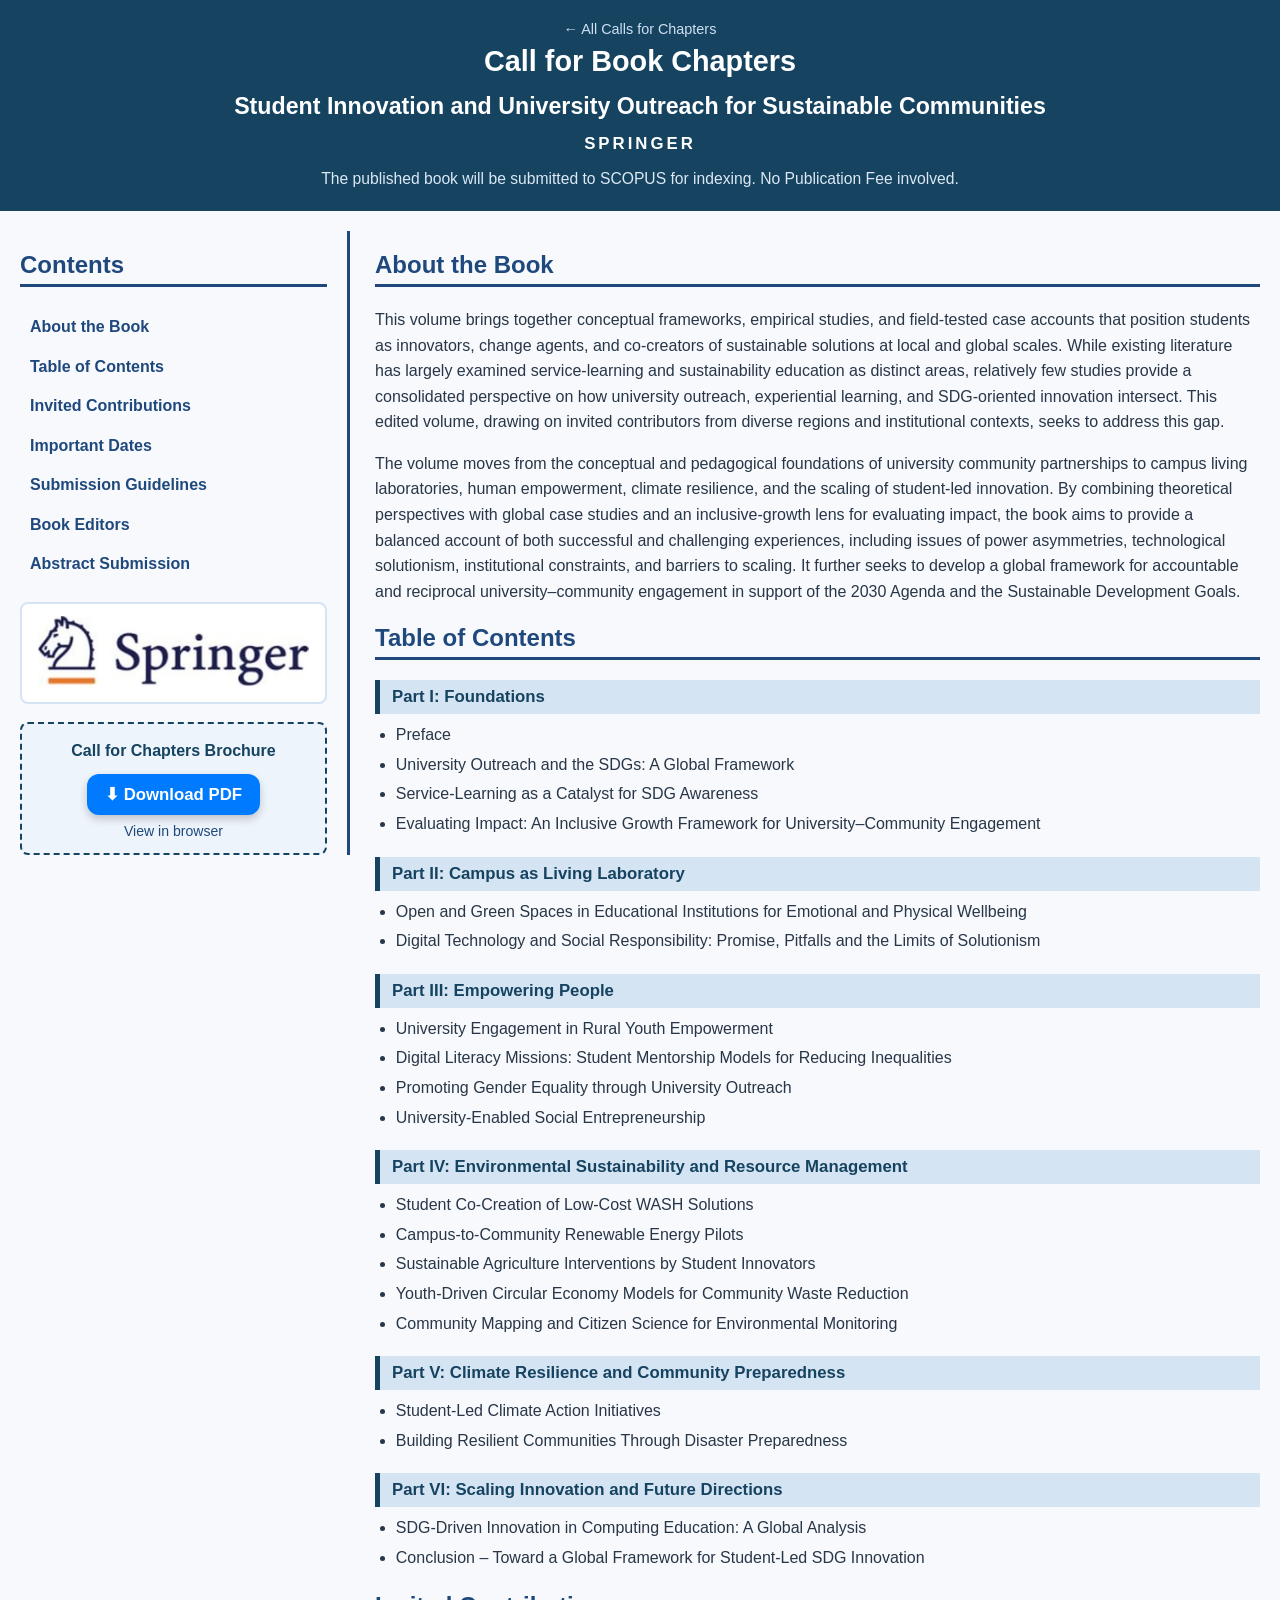
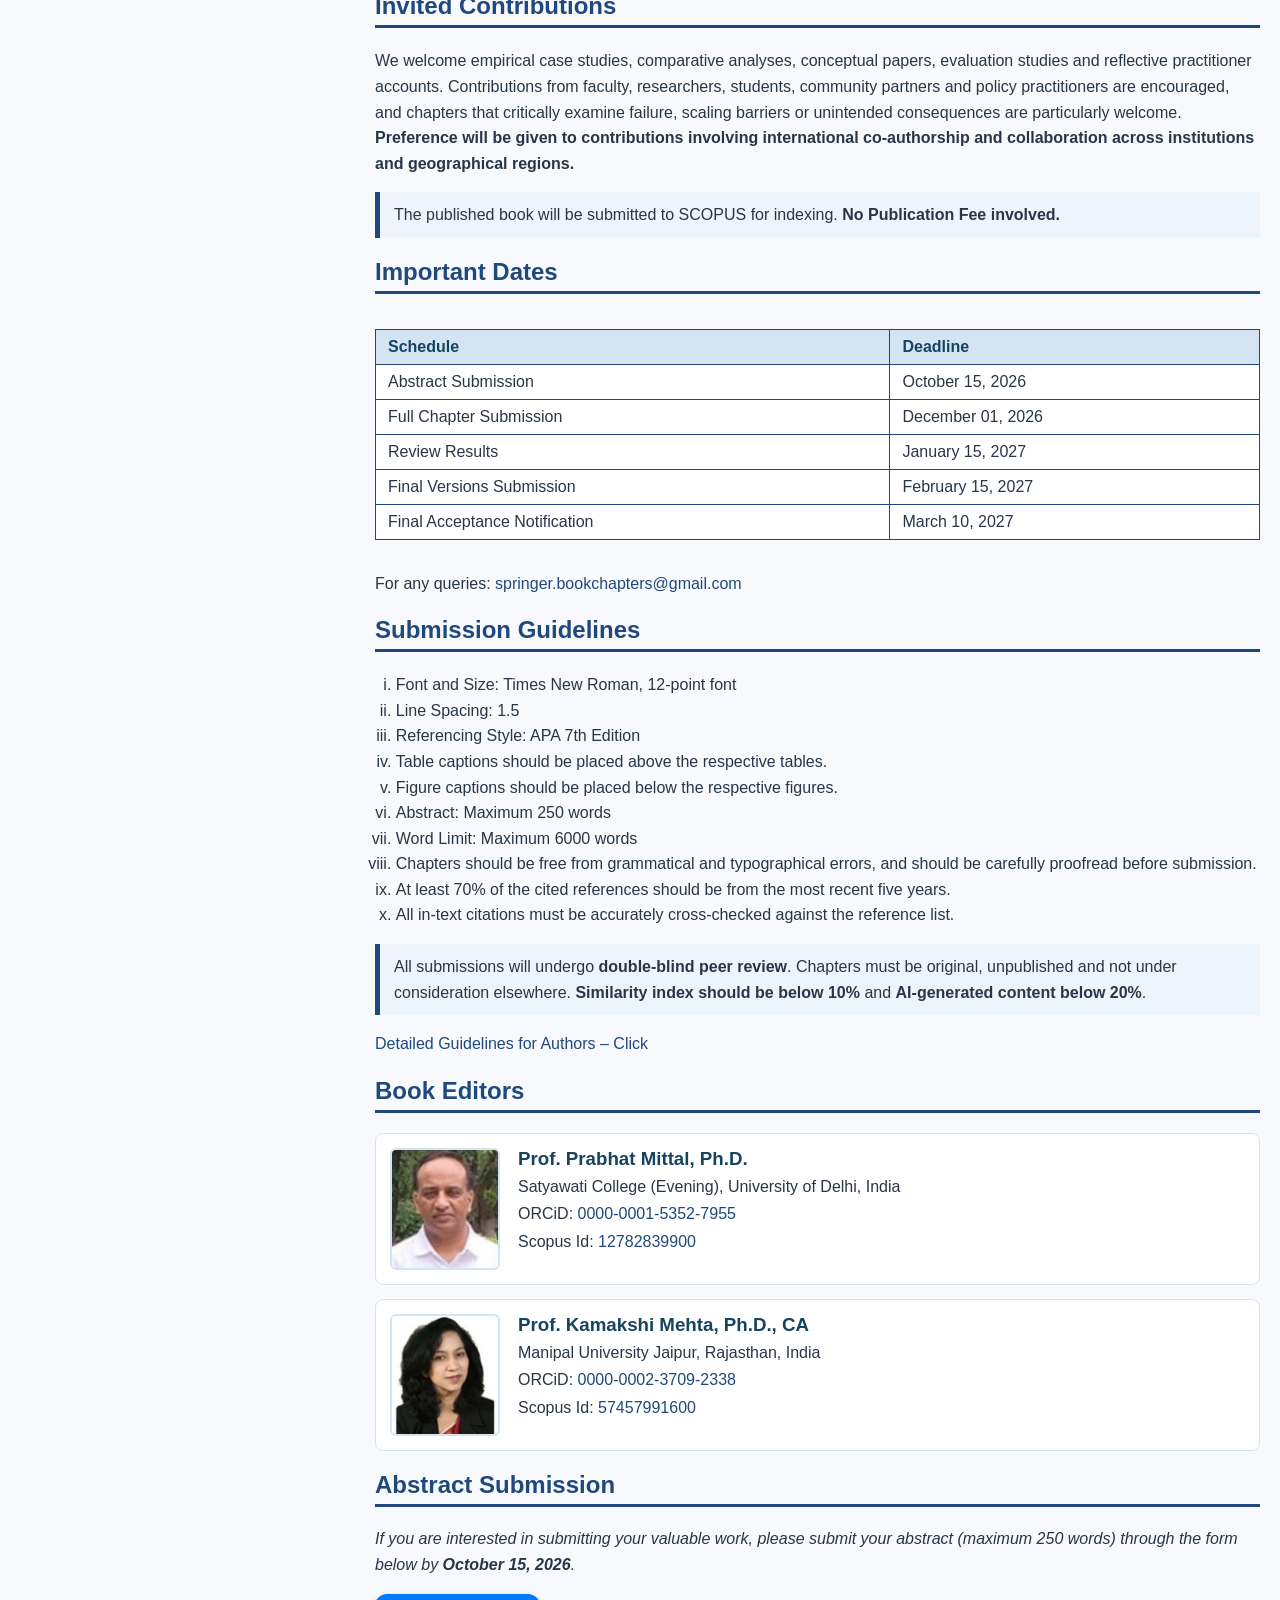
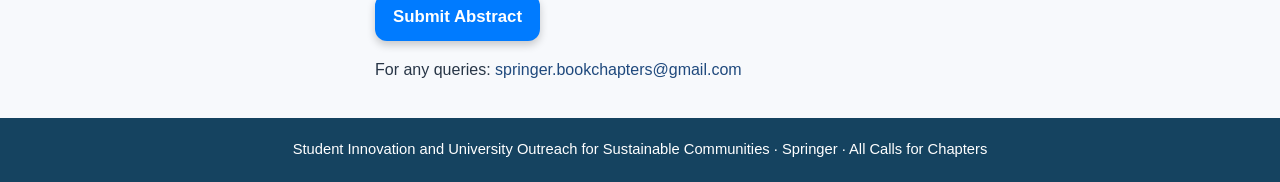
==== student-innovation/index.html @ 77110617 "Add files via upload" ====
<!DOCTYPE html>
<html lang="en">
<head>
<meta charset="UTF-8" />
<meta name="viewport" content="width=device-width, initial-scale=1" />
<title>Call for Book Chapters - Student Innovation and University Outreach for Sustainable Communities</title>
<meta name="description" content="Call for Book Chapters (Springer): Student Innovation and University Outreach for Sustainable Communities. Abstract submission deadline: October 15, 2026." />
<link rel="stylesheet" href="../assets/css/style.css" />
</head>
<body>

<header>
  <a class="back" href="../">&larr; All Calls for Chapters</a>
  <h1>Call for Book Chapters</h1>
  <p class="book-title">Student Innovation and University Outreach for Sustainable Communities</p>
  <p class="publisher">SPRINGER</p>
  <p class="note">The published book will be submitted to SCOPUS for indexing. No Publication Fee involved.</p>
</header>

<div id="container">
  <nav id="leftPane" aria-label="Table of contents">
    <h2>Contents</h2>
    <ul>
      <li><a href="#about">About the Book</a></li>
      <li><a href="#chapters">Table of Contents</a></li>
      <li><a href="#contributions">Invited Contributions</a></li>
      <li><a href="#schedule">Important Dates</a></li>
      <li><a href="#guidelines">Submission Guidelines</a></li>
      <li><a href="#editors">Book Editors</a></li>
      <li><a href="#submission">Abstract Submission</a></li>
    </ul>

    <div class="logo-box">
      <img src="../assets/images/springer-logo.jpg" alt="Springer logo" />
    </div>

    <div class="brochure-box">
      <p>Call for Chapters Brochure</p>
      <a class="beautiful-button" href="Springer-Call-for-Book-Chapters-Brochure.pdf" download>&#11015; Download PDF</a>
      <a class="small" href="Springer-Call-for-Book-Chapters-Brochure.pdf" target="_blank" rel="noopener">View in browser</a>
    </div>
  </nav>

  <main id="rightPane">

    <section id="about">
      <h2>About the Book</h2>
      <p>This volume brings together conceptual frameworks, empirical studies, and field-tested case accounts that position students as innovators, change agents, and co-creators of sustainable solutions at local and global scales. While existing literature has largely examined service-learning and sustainability education as distinct areas, relatively few studies provide a consolidated perspective on how university outreach, experiential learning, and SDG-oriented innovation intersect. This edited volume, drawing on invited contributors from diverse regions and institutional contexts, seeks to address this gap.</p>
      <p>The volume moves from the conceptual and pedagogical foundations of university community partnerships to campus living laboratories, human empowerment, climate resilience, and the scaling of student-led innovation. By combining theoretical perspectives with global case studies and an inclusive-growth lens for evaluating impact, the book aims to provide a balanced account of both successful and challenging experiences, including issues of power asymmetries, technological solutionism, institutional constraints, and barriers to scaling. It further seeks to develop a global framework for accountable and reciprocal university&ndash;community engagement in support of the 2030 Agenda and the Sustainable Development Goals.</p>
    </section>

    <section id="chapters">
      <h2>Table of Contents</h2>

      <div class="part">
        <h3>Part I: Foundations</h3>
        <ul>
          <li>Preface</li>
          <li>University Outreach and the SDGs: A Global Framework</li>
          <li>Service-Learning as a Catalyst for SDG Awareness</li>
          <li>Evaluating Impact: An Inclusive Growth Framework for University&ndash;Community Engagement</li>
        </ul>
      </div>

      <div class="part">
        <h3>Part II: Campus as Living Laboratory</h3>
        <ul>
          <li>Open and Green Spaces in Educational Institutions for Emotional and Physical Wellbeing</li>
          <li>Digital Technology and Social Responsibility: Promise, Pitfalls and the Limits of Solutionism</li>
        </ul>
      </div>

      <div class="part">
        <h3>Part III: Empowering People</h3>
        <ul>
          <li>University Engagement in Rural Youth Empowerment</li>
          <li>Digital Literacy Missions: Student Mentorship Models for Reducing Inequalities</li>
          <li>Promoting Gender Equality through University Outreach</li>
          <li>University-Enabled Social Entrepreneurship</li>
        </ul>
      </div>

      <div class="part">
        <h3>Part IV: Environmental Sustainability and Resource Management</h3>
        <ul>
          <li>Student Co-Creation of Low-Cost WASH Solutions</li>
          <li>Campus-to-Community Renewable Energy Pilots</li>
          <li>Sustainable Agriculture Interventions by Student Innovators</li>
          <li>Youth-Driven Circular Economy Models for Community Waste Reduction</li>
          <li>Community Mapping and Citizen Science for Environmental Monitoring</li>
        </ul>
      </div>

      <div class="part">
        <h3>Part V: Climate Resilience and Community Preparedness</h3>
        <ul>
          <li>Student-Led Climate Action Initiatives</li>
          <li>Building Resilient Communities Through Disaster Preparedness</li>
        </ul>
      </div>

      <div class="part">
        <h3>Part VI: Scaling Innovation and Future Directions</h3>
        <ul>
          <li>SDG-Driven Innovation in Computing Education: A Global Analysis</li>
          <li>Conclusion &ndash; Toward a Global Framework for Student-Led SDG Innovation</li>
        </ul>
      </div>
    </section>

    <section id="contributions">
      <h2>Invited Contributions</h2>
      <p>We welcome empirical case studies, comparative analyses, conceptual papers, evaluation studies and reflective practitioner accounts. Contributions from faculty, researchers, students, community partners and policy practitioners are encouraged, and chapters that critically examine failure, scaling barriers or unintended consequences are particularly welcome. <strong>Preference will be given to contributions involving international co-authorship and collaboration across institutions and geographical regions.</strong></p>
      <p class="highlight">The published book will be submitted to SCOPUS for indexing. <strong>No Publication Fee involved.</strong></p>
    </section>

    <section id="schedule">
      <h2>Important Dates</h2>
      <!-- When a deadline passes, wrap both cells' text in <span class="closed">...</span> -->
      <div class="table-scroll">
        <table>
          <thead>
            <tr><th scope="col">Schedule</th><th scope="col">Deadline</th></tr>
          </thead>
          <tbody>
            <tr><td>Abstract Submission</td><td>October 15, 2026</td></tr>
            <tr><td>Full Chapter Submission</td><td>December 01, 2026</td></tr>
            <tr><td>Review Results</td><td>January 15, 2027</td></tr>
            <tr><td>Final Versions Submission</td><td>February 15, 2027</td></tr>
            <tr><td>Final Acceptance Notification</td><td>March 10, 2027</td></tr>
          </tbody>
        </table>
      </div>
      <p>For any queries: <a href="mailto:springer.bookchapters@gmail.com">springer.bookchapters@gmail.com</a></p>
    </section>

    <section id="guidelines">
      <h2>Submission Guidelines</h2>
      <ol type="i">
        <li>Font and Size: Times New Roman, 12-point font</li>
        <li>Line Spacing: 1.5</li>
        <li>Referencing Style: APA 7th Edition</li>
        <li>Table captions should be placed above the respective tables.</li>
        <li>Figure captions should be placed below the respective figures.</li>
        <li>Abstract: Maximum 250 words</li>
        <li>Word Limit: Maximum 6000 words</li>
        <li>Chapters should be free from grammatical and typographical errors, and should be carefully proofread before submission.</li>
        <li>At least 70% of the cited references should be from the most recent five years.</li>
        <li>All in-text citations must be accurately cross-checked against the reference list.</li>
      </ol>
      <p class="highlight">All submissions will undergo <strong>double-blind peer review</strong>. Chapters must be original, unpublished and not under consideration elsewhere. <strong>Similarity index should be below 10%</strong> and <strong>AI-generated content below 20%</strong>.</p>
      <p><a href="https://www.springernature.com/gp/authors/publish-a-book/manuscript-guidelines" target="_blank" rel="noopener">Detailed Guidelines for Authors &ndash; Click</a></p>
    </section>

    <section id="editors">
      <h2>Book Editors</h2>

      <div class="editor">
        <img src="images/prabhat-mittal.jpg" alt="Prof. Prabhat Mittal" />
        <div>
          <h3>Prof. Prabhat Mittal, Ph.D.</h3>
          <p>Satyawati College (Evening), University of Delhi, India</p>
          <p>ORCiD: <a href="https://orcid.org/0000-0001-5352-7955" target="_blank" rel="noopener">0000-0001-5352-7955</a></p>
          <p>Scopus Id: <a href="https://www.scopus.com/authid/detail.uri?authorId=12782839900" target="_blank" rel="noopener">12782839900</a></p>
        </div>
      </div>

      <div class="editor">
        <img src="images/kamakshi-mehta.jpg" alt="Prof. Kamakshi Mehta" />
        <div>
          <h3>Prof. Kamakshi Mehta, Ph.D., CA</h3>
          <p>Manipal University Jaipur, Rajasthan, India</p>
          <p>ORCiD: <a href="https://orcid.org/0000-0002-3709-2338" target="_blank" rel="noopener">0000-0002-3709-2338</a></p>
          <p>Scopus Id: <a href="https://www.scopus.com/authid/detail.uri?authorId=57457991600" target="_blank" rel="noopener">57457991600</a></p>
        </div>
      </div>
    </section>

    <section id="submission">
      <h2>Abstract Submission</h2>
      <p><i>If you are interested in submitting your valuable work, please submit your abstract (maximum 250 words) through the form below by <strong>October 15, 2026</strong>.</i></p>
      <p>
        <a class="beautiful-button" href="https://forms.gle/Xc4nVeQg5Vni1fBw7" target="_blank" rel="noopener">Submit Abstract</a>
      </p>
      <p>For any queries: <a href="mailto:springer.bookchapters@gmail.com">springer.bookchapters@gmail.com</a></p>
    </section>

  </main>
</div>

<footer>
  <p>Student Innovation and University Outreach for Sustainable Communities &middot; Springer &middot; <a href="../">All Calls for Chapters</a></p>
</footer>

</body>
</html>
---- assets/css/style.css ----
/* ==========================================================
   Call for Book Chapters — shared stylesheet (blue theme)
   Layout: blue header · left contents pane · right content · footer
   ========================================================== */

:root {
  --navy: #154360;
  --blue: #1f497d;
  --blue-light: #d5e4f3;
  --blue-pale: #eef4fb;
  --ground: #f7f9fc;
  --ink: #283647;
  --muted: #5d6b7a;
  --button: #007bff;
  --button-hover: #00008b;
}

* { box-sizing: border-box; }
html { scroll-behavior: smooth; }

body {
  margin: 0;
  font-family: 'Segoe UI', Tahoma, Geneva, Verdana, sans-serif;
  background-color: var(--ground);
  color: var(--ink);
}

a { color: var(--blue); text-decoration: none; }
a:hover { text-decoration: underline; }
img { max-width: 100%; }

p, li { font-size: 1rem; line-height: 1.6; }
ul, ol { padding-left: 1.3rem; }

/* ---------- Header / footer ---------- */
header, footer {
  background-color: var(--navy);
  color: #fff;
  padding: 20px 15px;
  text-align: center;
}
header h1 { margin: 0; font-weight: 700; font-size: 1.8rem; }
header .book-title { margin: 10px auto 6px; font-size: 1.45rem; font-weight: 600; color: #fff; max-width: 900px; }
header .publisher { margin: 4px 0 8px; font-size: 1.05rem; letter-spacing: 3px; font-weight: 700; }
header .note { margin: 0; font-size: .98rem; color: #dce8f4; }
header .back { display: inline-block; margin-bottom: 8px; color: #cfe0f1; font-size: .9rem; }
footer p { margin: 0; font-size: .92rem; }
footer a { color: #fff; }

/* ---------- Two-pane layout ---------- */
#container {
  display: flex;
  flex-wrap: wrap;
  padding: 20px;
  max-width: 1300px;
  margin: 0 auto;
}

#leftPane {
  flex: 1 1 280px;
  min-width: 260px;
  max-width: 330px;
  border-right: 3px solid var(--blue);
  padding-right: 20px;
  align-self: flex-start;
  position: sticky;
  top: 10px;
}

#rightPane {
  flex: 3 1 600px;
  min-width: 0;
  padding-left: 25px;
}

section { scroll-margin-top: 10px; margin-bottom: 10px; }

h2 {
  color: var(--blue);
  border-bottom: 3px solid var(--blue);
  padding-bottom: 5px;
}
h3 { color: var(--navy); margin-bottom: .4rem; }

/* ---------- Left pane pieces ---------- */
#leftPane ul { list-style: none; padding: 0; margin: 0; }
#leftPane li a {
  display: block; padding: 7px 10px; border-radius: 6px; font-weight: 600;
}
#leftPane li a:hover { background: var(--blue-light); text-decoration: none; }

.logo-box {
  margin-top: 18px; background: #fff; border: 2px solid var(--blue-light);
  border-radius: 8px; padding: 12px; text-align: center;
}
.logo-box img { max-height: 70px; }

.brochure-box {
  margin-top: 18px; background: var(--blue-pale); border: 2px dashed var(--navy);
  border-radius: 8px; padding: 14px; text-align: center;
}
.brochure-box p { margin: 0 0 10px; font-weight: 600; color: var(--navy); }
.brochure-box .small { display: block; margin-top: 8px; font-size: .88rem; }

/* ---------- Buttons ---------- */
.beautiful-button {
  display: inline-block;
  background-color: var(--button);
  color: #fff;
  padding: 10px 18px;
  font-size: 1.05rem;
  font-weight: bold;
  border: none;
  border-radius: 12px;
  box-shadow: 0 4px 8px rgba(0,0,0,.2);
  cursor: pointer;
  transition: background-color .3s ease, transform .2s ease;
}
.beautiful-button:hover {
  background-color: var(--button-hover);
  color: #fff;
  text-decoration: none;
  transform: scale(1.04);
  box-shadow: 0 6px 12px rgba(0,0,0,.3);
}

/* ---------- Tables ---------- */
.table-scroll { overflow-x: auto; }
table { width: 100%; border-collapse: collapse; margin: 15px 0; background: #fff; }
th, td { border: 1.5px solid var(--blue); padding: 8px 12px; text-align: left; }
th { background-color: var(--blue-light); color: var(--navy); }
.closed { text-decoration: line-through; text-decoration-color: red; }

/* ---------- Table of contents (parts) ---------- */
.part h3 {
  background: var(--blue-light); border-left: 5px solid var(--navy);
  padding: 7px 12px; margin: 18px 0 6px; font-size: 1.05rem;
}
.part ul { margin: 0 0 6px; }
.part li { padding: 2px 0; }

/* ---------- Highlight box ---------- */
.highlight {
  background: var(--blue-pale); border-left: 5px solid var(--blue);
  padding: 10px 14px; margin: 14px 0;
}

/* ---------- Editors ---------- */
.editor {
  display: flex; gap: 18px; align-items: flex-start;
  background: #fff; border: 1.5px solid var(--blue-light); border-radius: 8px;
  padding: 14px; margin-bottom: 14px;
}
.editor img {
  width: 110px; height: 122px; object-fit: cover; border-radius: 6px;
  border: 2px solid var(--blue-light); flex: 0 0 auto;
}
.editor h3 { margin: 0 0 4px; }
.editor p { margin: 2px 0; }

/* ---------- Index page: book list ---------- */
.book-item {
  background: #fff; border: 1.5px solid var(--blue-light); border-left: 6px solid var(--blue);
  border-radius: 8px; padding: 16px 20px; margin-bottom: 16px;
}
.book-item h3 { margin: 6px 0 6px; font-size: 1.2rem; }
.book-item p { margin: 4px 0; }
.status {
  display: inline-block; font-size: .78rem; font-weight: 700; text-transform: uppercase;
  letter-spacing: 1px; padding: 2px 10px; border-radius: 999px;
}
.status.open { background: #d4edda; color: #1d6b34; }
.status.soon { background: #fff3cd; color: #7a5a0c; }
.status.closed { background: #e2e3e5; color: #555; }
.book-item .actions { margin-top: 10px; display: flex; flex-wrap: wrap; gap: 10px; align-items: center; }

/* ---------- Mobile ---------- */
@media (max-width: 800px) {
  #container { padding: 14px; }
  #leftPane {
    position: static; max-width: none; border-right: none;
    border-bottom: 3px solid var(--blue); padding: 0 0 14px;
  }
  #rightPane { padding-left: 0; }
  .editor { flex-direction: column; }
  header h1 { font-size: 1.5rem; }
  header .book-title { font-size: 1.2rem; }
}
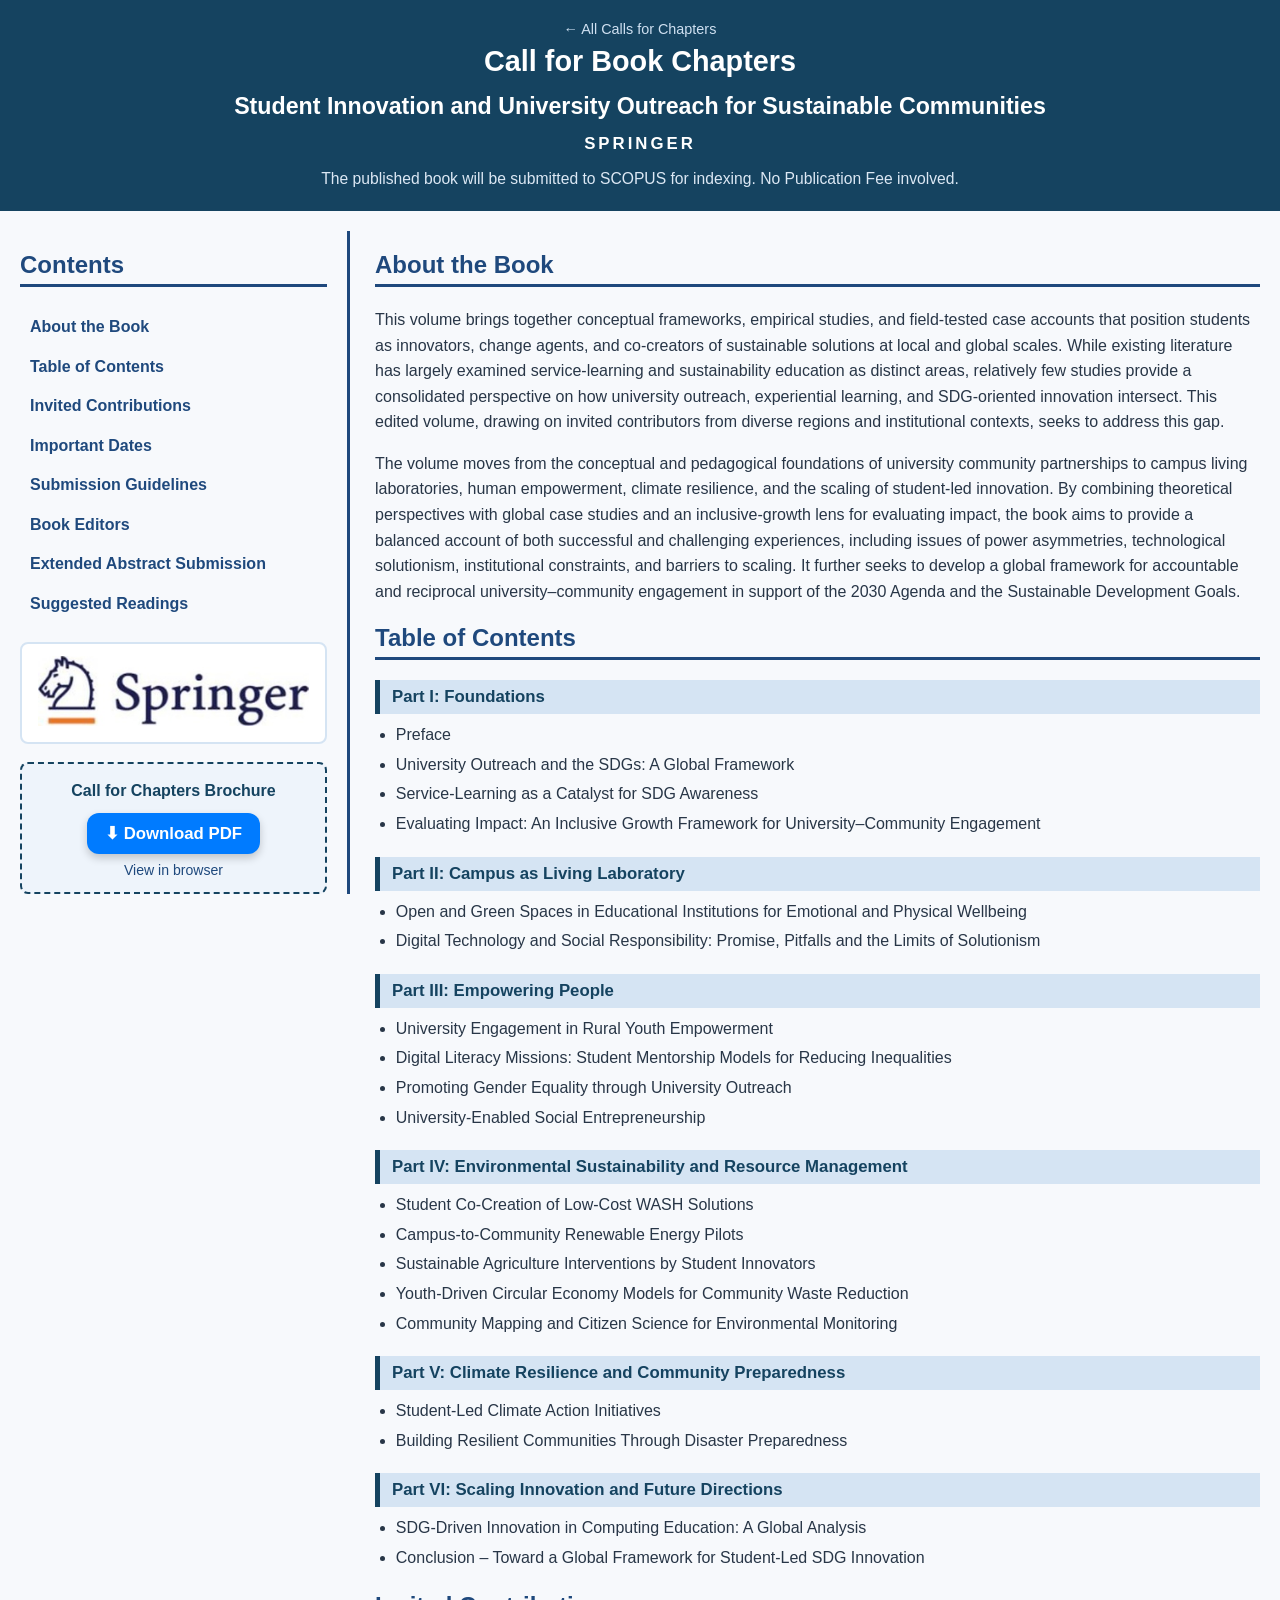
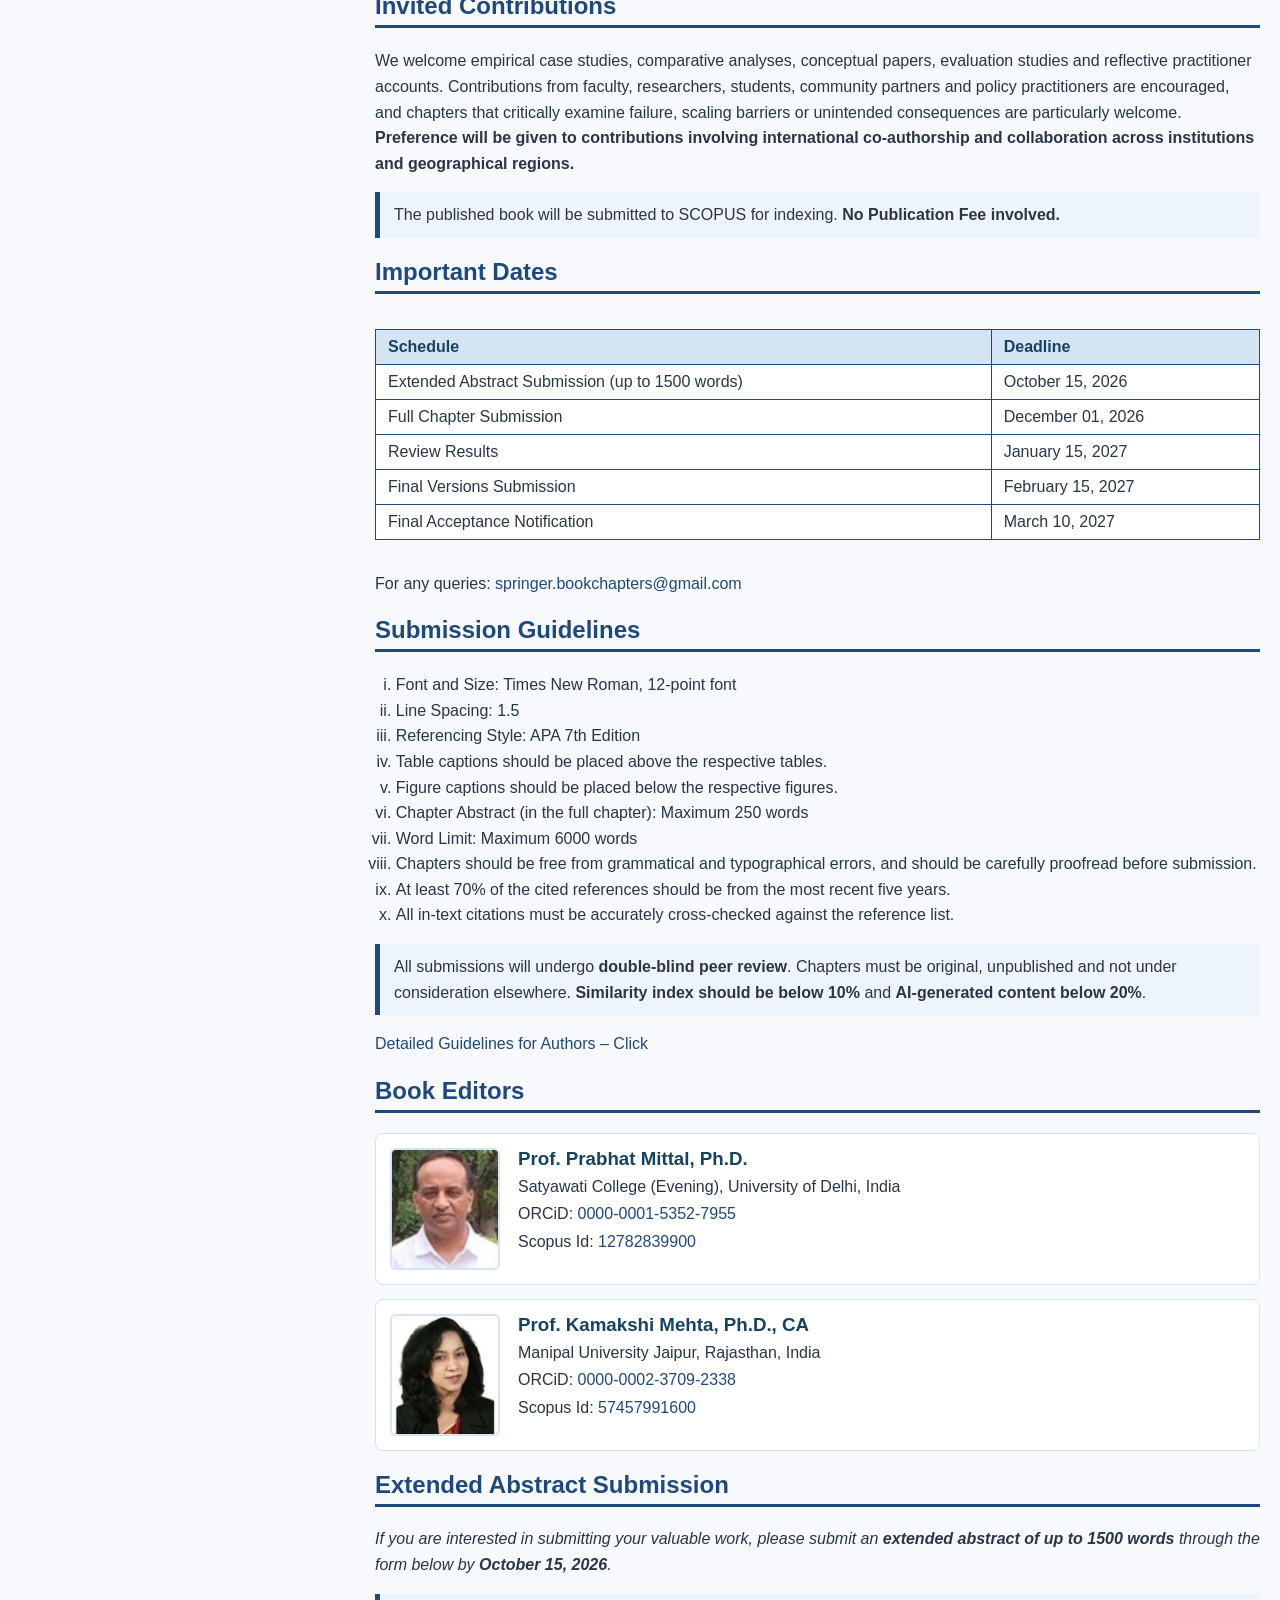
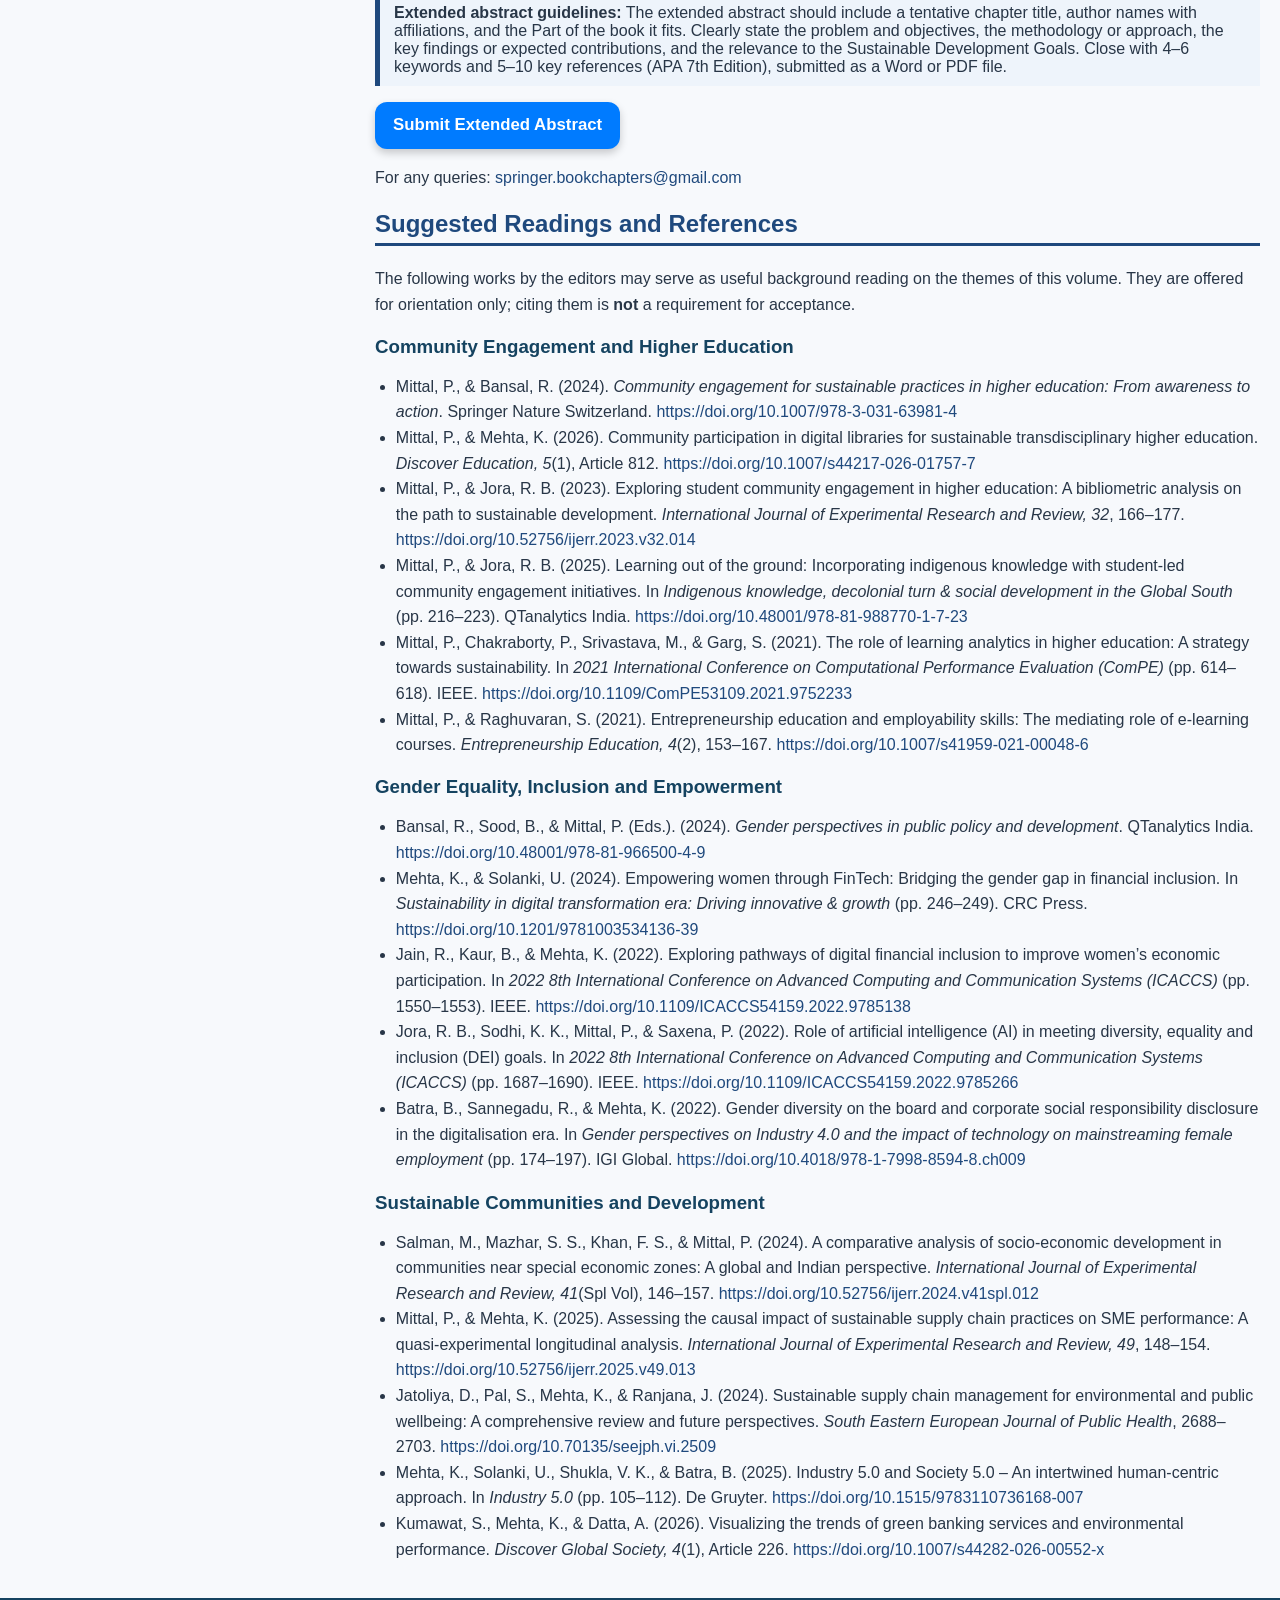
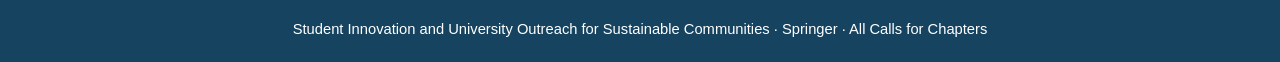
==== commit 5f42d5cd: "Add files via upload" ====
--- a/student-innovation/index.html
+++ b/student-innovation/index.html
@@ -27,7 +27,8 @@
       <li><a href="#schedule">Important Dates</a></li>
       <li><a href="#guidelines">Submission Guidelines</a></li>
       <li><a href="#editors">Book Editors</a></li>
-      <li><a href="#submission">Abstract Submission</a></li>
+      <li><a href="#submission">Extended Abstract Submission</a></li>
+      <li><a href="#readings">Suggested Readings</a></li>
     </ul>
 
     <div class="logo-box">
@@ -123,7 +124,7 @@
             <tr><th scope="col">Schedule</th><th scope="col">Deadline</th></tr>
           </thead>
           <tbody>
-            <tr><td>Abstract Submission</td><td>October 15, 2026</td></tr>
+            <tr><td>Extended Abstract Submission (up to 1500 words)</td><td>October 15, 2026</td></tr>
             <tr><td>Full Chapter Submission</td><td>December 01, 2026</td></tr>
             <tr><td>Review Results</td><td>January 15, 2027</td></tr>
             <tr><td>Final Versions Submission</td><td>February 15, 2027</td></tr>
@@ -142,7 +143,7 @@
         <li>Referencing Style: APA 7th Edition</li>
         <li>Table captions should be placed above the respective tables.</li>
         <li>Figure captions should be placed below the respective figures.</li>
-        <li>Abstract: Maximum 250 words</li>
+        <li>Chapter Abstract (in the full chapter): Maximum 250 words</li>
         <li>Word Limit: Maximum 6000 words</li>
         <li>Chapters should be free from grammatical and typographical errors, and should be carefully proofread before submission.</li>
         <li>At least 70% of the cited references should be from the most recent five years.</li>
@@ -177,12 +178,51 @@
     </section>
 
     <section id="submission">
-      <h2>Abstract Submission</h2>
-      <p><i>If you are interested in submitting your valuable work, please submit your abstract (maximum 250 words) through the form below by <strong>October 15, 2026</strong>.</i></p>
+      <h2>Extended Abstract Submission</h2>
+      <p><i>If you are interested in submitting your valuable work, please submit an <strong>extended abstract of up to 1500 words</strong> through the form below by <strong>October 15, 2026</strong>.</i></p>
+      <div class="highlight">
+        <strong>Extended abstract guidelines:</strong>
+        The extended abstract should include a tentative chapter title, author names with affiliations, and the Part of the book it fits.
+        Clearly state the problem and objectives, the methodology or approach, the key findings or expected contributions, and the relevance to the Sustainable Development Goals.
+        Close with 4&ndash;6 keywords and 5&ndash;10 key references (APA 7th Edition), submitted as a Word or PDF file.
+      </div>
       <p>
-        <a class="beautiful-button" href="https://forms.gle/Xc4nVeQg5Vni1fBw7" target="_blank" rel="noopener">Submit Abstract</a>
+        <a class="beautiful-button" href="https://forms.gle/Xc4nVeQg5Vni1fBw7" target="_blank" rel="noopener">Submit Extended Abstract</a>
       </p>
       <p>For any queries: <a href="mailto:springer.bookchapters@gmail.com">springer.bookchapters@gmail.com</a></p>
+    </section>
+
+    <section id="readings">
+      <h2>Suggested Readings and References</h2>
+      <p>The following works by the editors may serve as useful background reading on the themes of this volume. They are offered for orientation only; citing them is <strong>not</strong> a requirement for acceptance.</p>
+
+      <h3>Community Engagement and Higher Education</h3>
+      <ul class="refs">
+        <li>Mittal, P., &amp; Bansal, R. (2024). <em>Community engagement for sustainable practices in higher education: From awareness to action</em>. Springer Nature Switzerland. <a href="https://doi.org/10.1007/978-3-031-63981-4" target="_blank" rel="noopener">https://doi.org/10.1007/978-3-031-63981-4</a></li>
+        <li>Mittal, P., &amp; Mehta, K. (2026). Community participation in digital libraries for sustainable transdisciplinary higher education. <em>Discover Education, 5</em>(1), Article 812. <a href="https://doi.org/10.1007/s44217-026-01757-7" target="_blank" rel="noopener">https://doi.org/10.1007/s44217-026-01757-7</a></li>
+        <li>Mittal, P., &amp; Jora, R. B. (2023). Exploring student community engagement in higher education: A bibliometric analysis on the path to sustainable development. <em>International Journal of Experimental Research and Review, 32</em>, 166&ndash;177. <a href="https://doi.org/10.52756/ijerr.2023.v32.014" target="_blank" rel="noopener">https://doi.org/10.52756/ijerr.2023.v32.014</a></li>
+        <li>Mittal, P., &amp; Jora, R. B. (2025). Learning out of the ground: Incorporating indigenous knowledge with student-led community engagement initiatives. In <em>Indigenous knowledge, decolonial turn &amp; social development in the Global South</em> (pp. 216&ndash;223). QTanalytics India. <a href="https://doi.org/10.48001/978-81-988770-1-7-23" target="_blank" rel="noopener">https://doi.org/10.48001/978-81-988770-1-7-23</a></li>
+        <li>Mittal, P., Chakraborty, P., Srivastava, M., &amp; Garg, S. (2021). The role of learning analytics in higher education: A strategy towards sustainability. In <em>2021 International Conference on Computational Performance Evaluation (ComPE)</em> (pp. 614&ndash;618). IEEE. <a href="https://doi.org/10.1109/ComPE53109.2021.9752233" target="_blank" rel="noopener">https://doi.org/10.1109/ComPE53109.2021.9752233</a></li>
+        <li>Mittal, P., &amp; Raghuvaran, S. (2021). Entrepreneurship education and employability skills: The mediating role of e-learning courses. <em>Entrepreneurship Education, 4</em>(2), 153&ndash;167. <a href="https://doi.org/10.1007/s41959-021-00048-6" target="_blank" rel="noopener">https://doi.org/10.1007/s41959-021-00048-6</a></li>
+      </ul>
+
+      <h3>Gender Equality, Inclusion and Empowerment</h3>
+      <ul class="refs">
+        <li>Bansal, R., Sood, B., &amp; Mittal, P. (Eds.). (2024). <em>Gender perspectives in public policy and development</em>. QTanalytics India. <a href="https://doi.org/10.48001/978-81-966500-4-9" target="_blank" rel="noopener">https://doi.org/10.48001/978-81-966500-4-9</a></li>
+        <li>Mehta, K., &amp; Solanki, U. (2024). Empowering women through FinTech: Bridging the gender gap in financial inclusion. In <em>Sustainability in digital transformation era: Driving innovative &amp; growth</em> (pp. 246&ndash;249). CRC Press. <a href="https://doi.org/10.1201/9781003534136-39" target="_blank" rel="noopener">https://doi.org/10.1201/9781003534136-39</a></li>
+        <li>Jain, R., Kaur, B., &amp; Mehta, K. (2022). Exploring pathways of digital financial inclusion to improve women&rsquo;s economic participation. In <em>2022 8th International Conference on Advanced Computing and Communication Systems (ICACCS)</em> (pp. 1550&ndash;1553). IEEE. <a href="https://doi.org/10.1109/ICACCS54159.2022.9785138" target="_blank" rel="noopener">https://doi.org/10.1109/ICACCS54159.2022.9785138</a></li>
+        <li>Jora, R. B., Sodhi, K. K., Mittal, P., &amp; Saxena, P. (2022). Role of artificial intelligence (AI) in meeting diversity, equality and inclusion (DEI) goals. In <em>2022 8th International Conference on Advanced Computing and Communication Systems (ICACCS)</em> (pp. 1687&ndash;1690). IEEE. <a href="https://doi.org/10.1109/ICACCS54159.2022.9785266" target="_blank" rel="noopener">https://doi.org/10.1109/ICACCS54159.2022.9785266</a></li>
+        <li>Batra, B., Sannegadu, R., &amp; Mehta, K. (2022). Gender diversity on the board and corporate social responsibility disclosure in the digitalisation era. In <em>Gender perspectives on Industry 4.0 and the impact of technology on mainstreaming female employment</em> (pp. 174&ndash;197). IGI Global. <a href="https://doi.org/10.4018/978-1-7998-8594-8.ch009" target="_blank" rel="noopener">https://doi.org/10.4018/978-1-7998-8594-8.ch009</a></li>
+      </ul>
+
+      <h3>Sustainable Communities and Development</h3>
+      <ul class="refs">
+        <li>Salman, M., Mazhar, S. S., Khan, F. S., &amp; Mittal, P. (2024). A comparative analysis of socio-economic development in communities near special economic zones: A global and Indian perspective. <em>International Journal of Experimental Research and Review, 41</em>(Spl Vol), 146&ndash;157. <a href="https://doi.org/10.52756/ijerr.2024.v41spl.012" target="_blank" rel="noopener">https://doi.org/10.52756/ijerr.2024.v41spl.012</a></li>
+        <li>Mittal, P., &amp; Mehta, K. (2025). Assessing the causal impact of sustainable supply chain practices on SME performance: A quasi-experimental longitudinal analysis. <em>International Journal of Experimental Research and Review, 49</em>, 148&ndash;154. <a href="https://doi.org/10.52756/ijerr.2025.v49.013" target="_blank" rel="noopener">https://doi.org/10.52756/ijerr.2025.v49.013</a></li>
+        <li>Jatoliya, D., Pal, S., Mehta, K., &amp; Ranjana, J. (2024). Sustainable supply chain management for environmental and public wellbeing: A comprehensive review and future perspectives. <em>South Eastern European Journal of Public Health</em>, 2688&ndash;2703. <a href="https://doi.org/10.70135/seejph.vi.2509" target="_blank" rel="noopener">https://doi.org/10.70135/seejph.vi.2509</a></li>
+        <li>Mehta, K., Solanki, U., Shukla, V. K., &amp; Batra, B. (2025). Industry 5.0 and Society 5.0 &ndash; An intertwined human-centric approach. In <em>Industry 5.0</em> (pp. 105&ndash;112). De Gruyter. <a href="https://doi.org/10.1515/9783110736168-007" target="_blank" rel="noopener">https://doi.org/10.1515/9783110736168-007</a></li>
+        <li>Kumawat, S., Mehta, K., &amp; Datta, A. (2026). Visualizing the trends of green banking services and environmental performance. <em>Discover Global Society, 4</em>(1), Article 226. <a href="https://doi.org/10.1007/s44282-026-00552-x" target="_blank" rel="noopener">https://doi.org/10.1007/s44282-026-00552-x</a></li>
+      </ul>
     </section>
 
   </main>
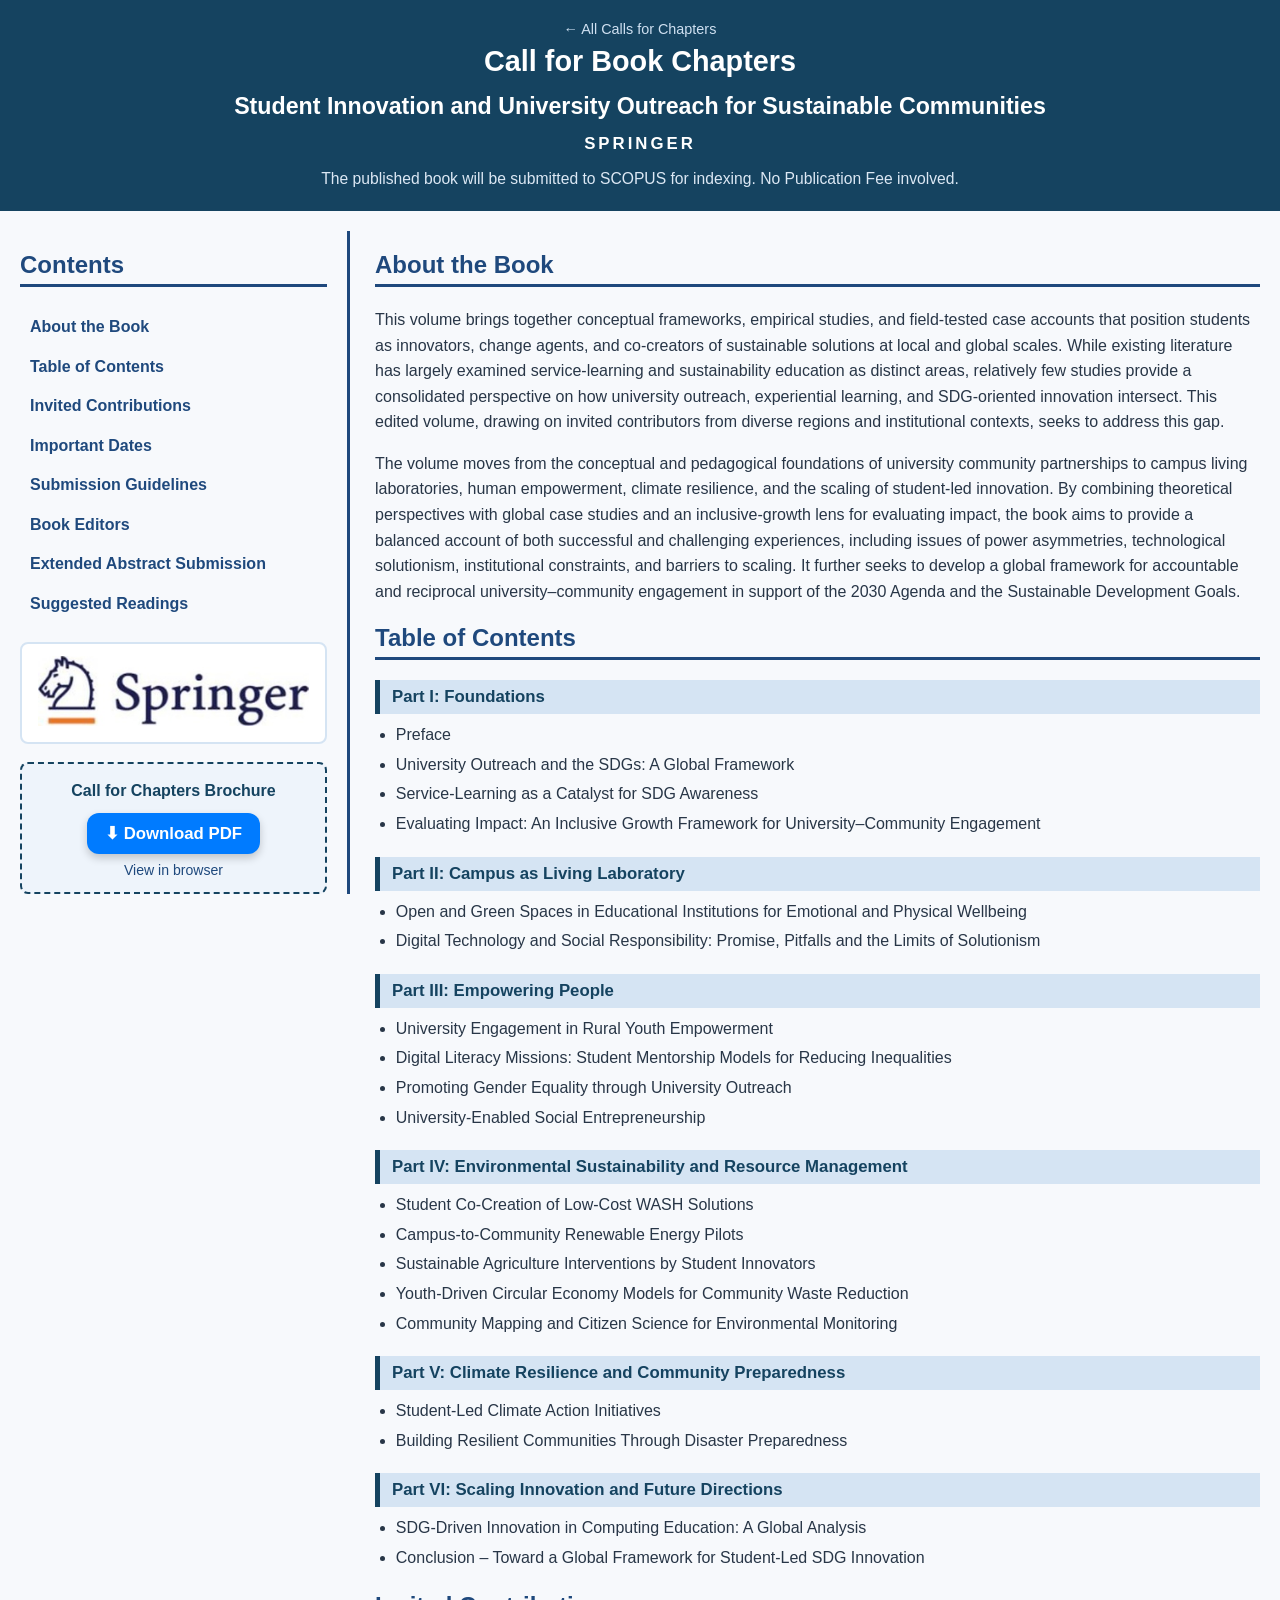
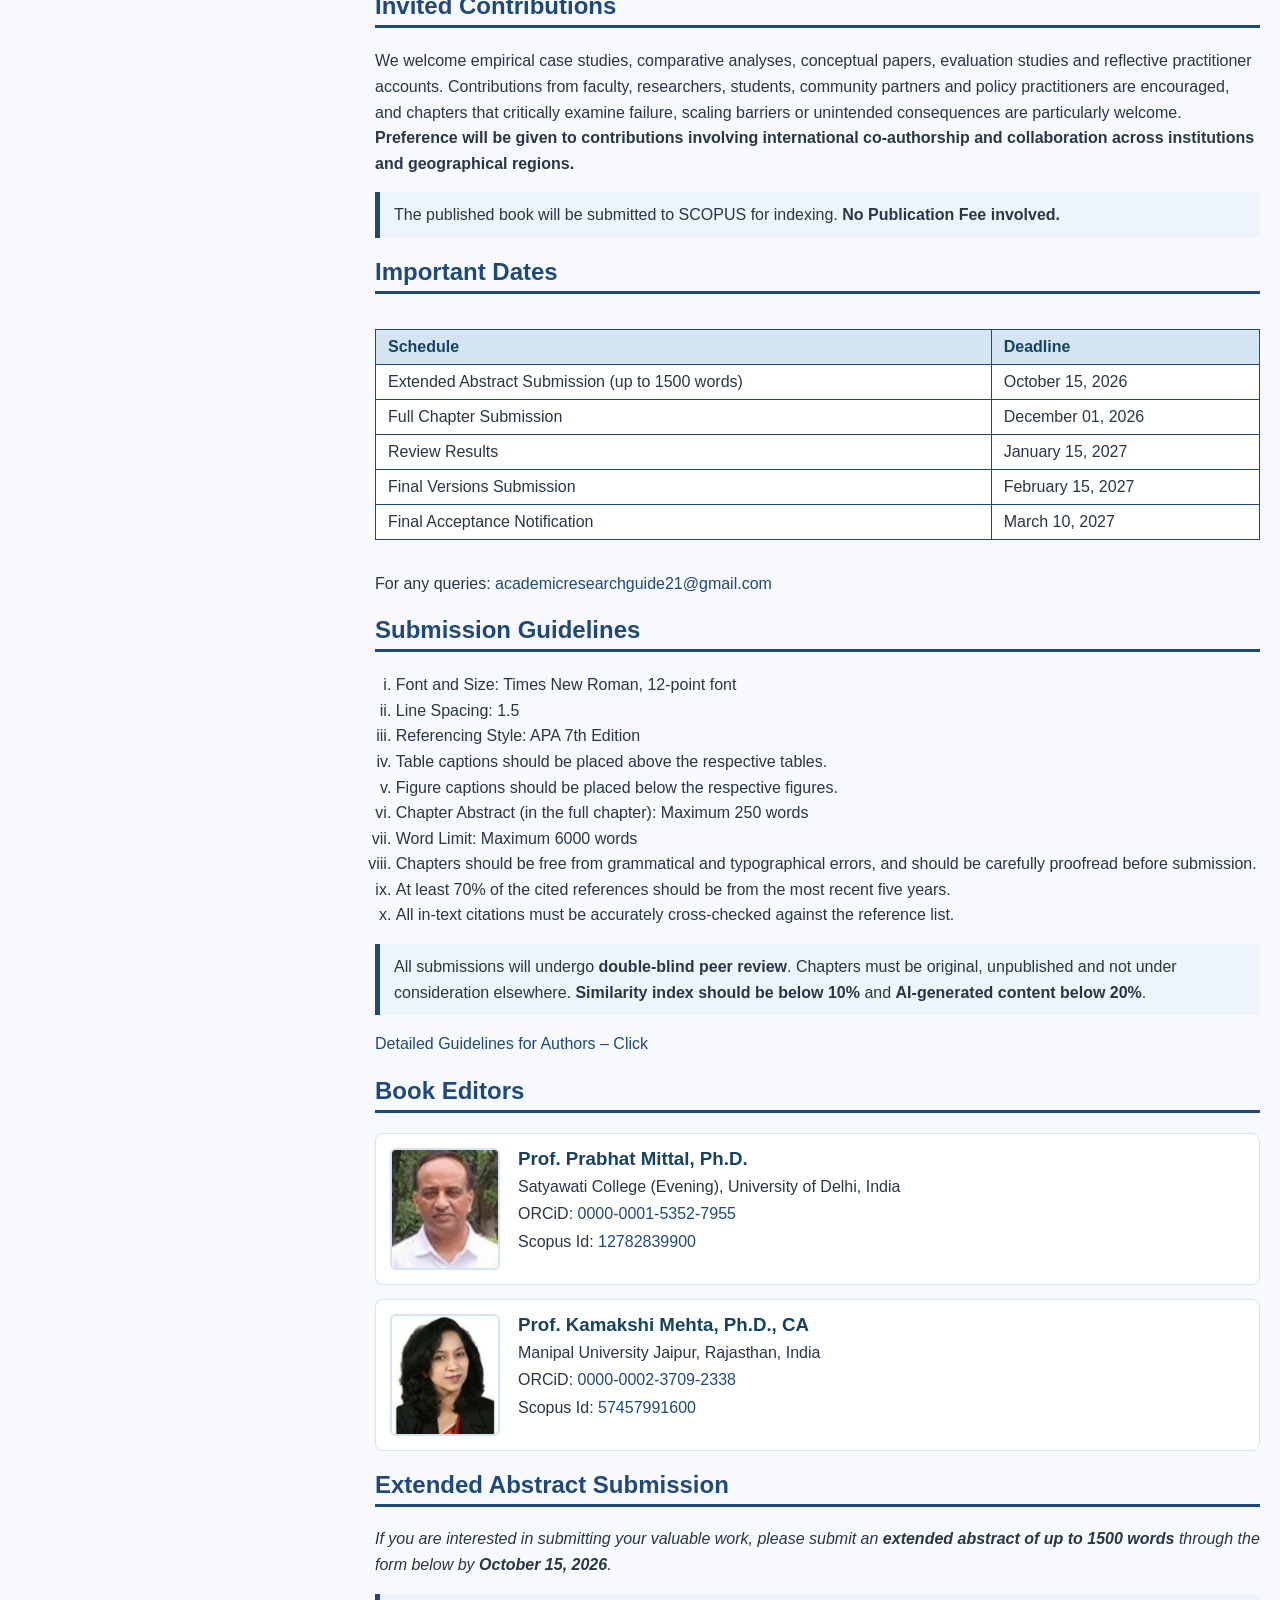
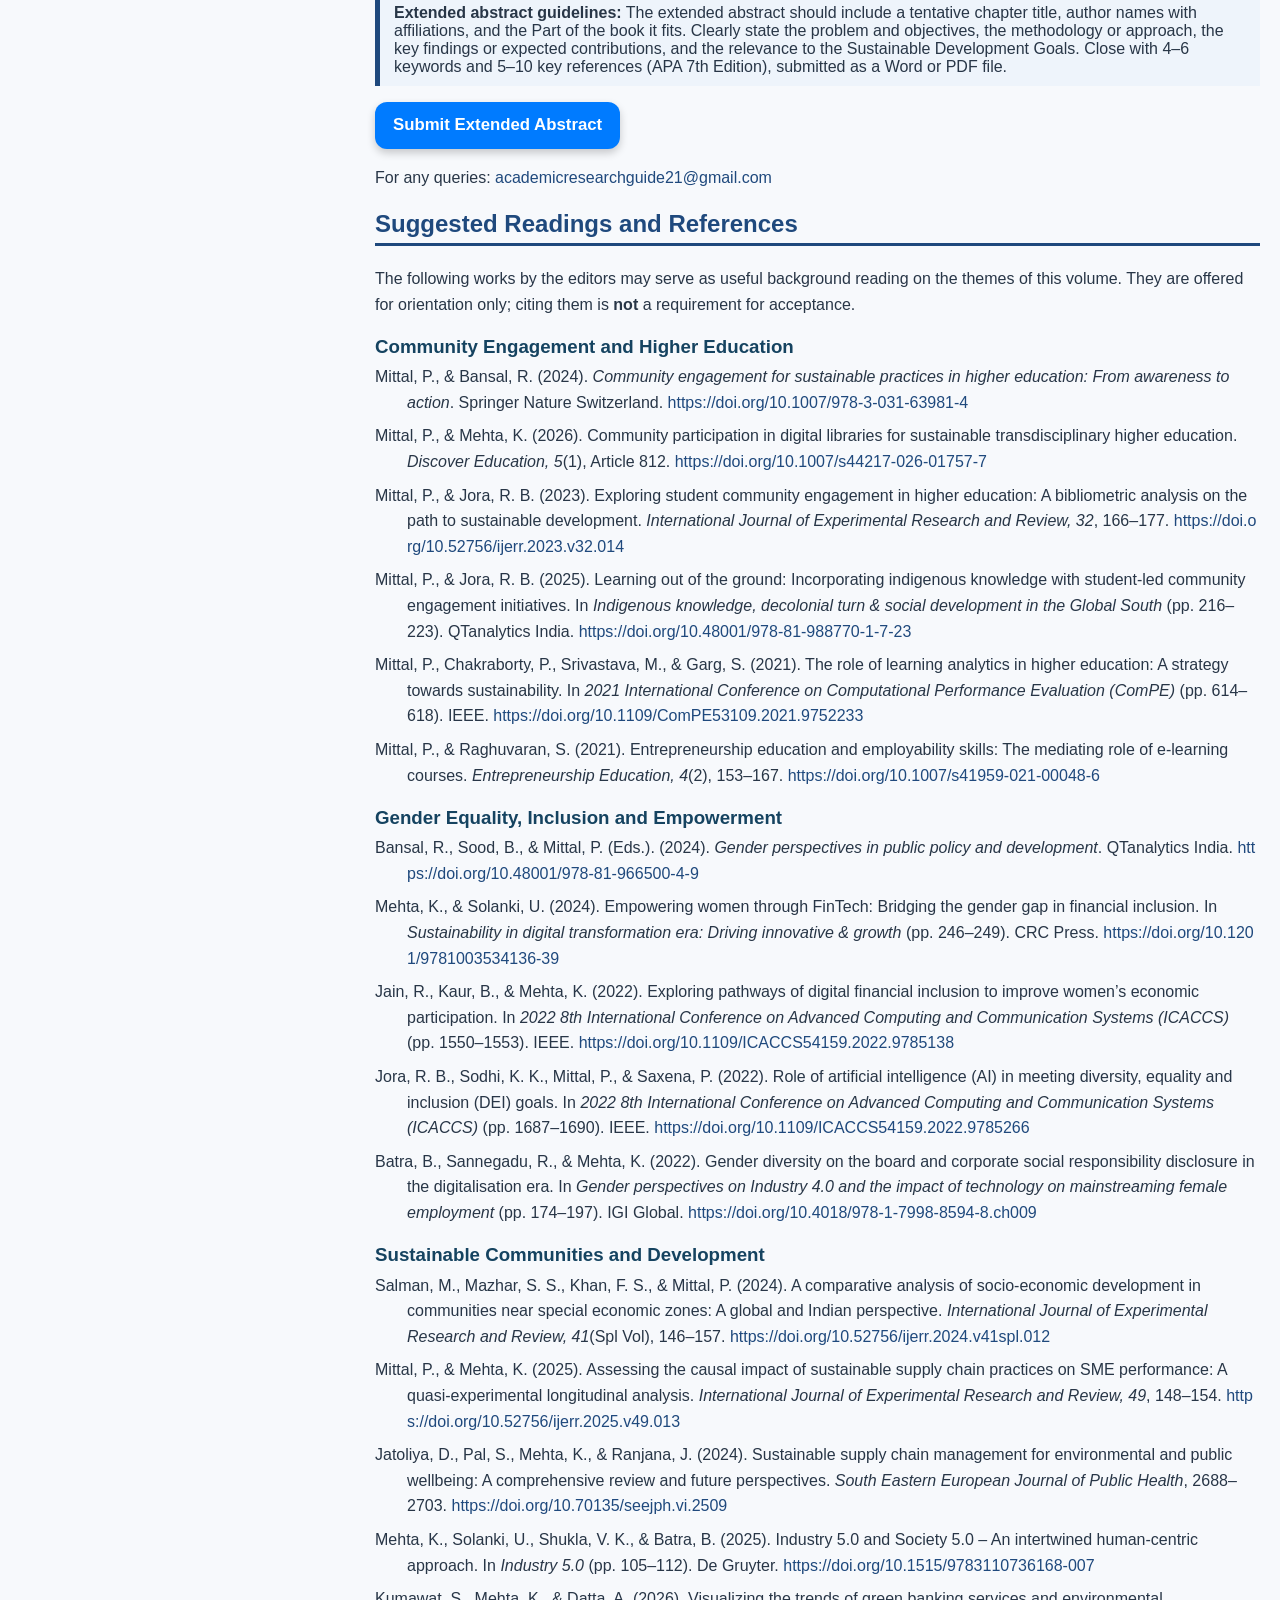
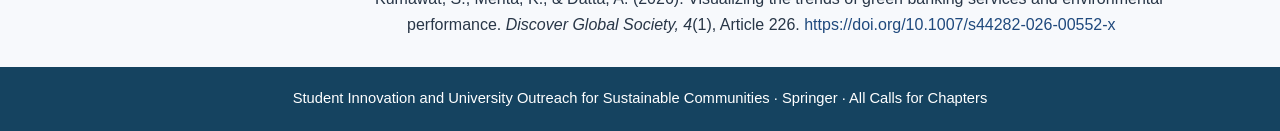
==== commit b2918e7d: "Update index.html" ====
--- a/student-innovation/index.html
+++ b/student-innovation/index.html
@@ -132,7 +132,7 @@
           </tbody>
         </table>
       </div>
-      <p>For any queries: <a href="mailto:springer.bookchapters@gmail.com">springer.bookchapters@gmail.com</a></p>
+      <p>For any queries: <a href="mailto:academicresearchguide21@gmail.com">academicresearchguide21@gmail.com</a></p>
     </section>
 
     <section id="guidelines">
@@ -189,7 +189,7 @@
       <p>
         <a class="beautiful-button" href="https://forms.gle/Xc4nVeQg5Vni1fBw7" target="_blank" rel="noopener">Submit Extended Abstract</a>
       </p>
-      <p>For any queries: <a href="mailto:springer.bookchapters@gmail.com">springer.bookchapters@gmail.com</a></p>
+      <p>For any queries: <a href="mailto:academicresearchguide21@gmail.com">academicresearchguide21@gmail.com</a></p>
     </section>
 
     <section id="readings">
--- a/assets/css/style.css
+++ b/assets/css/style.css
@@ -145,6 +145,11 @@
   padding: 10px 14px; margin: 14px 0;
 }
 
+/* ---------- References (APA hanging indent) ---------- */
+ul.refs { list-style: none; padding-left: 0; margin: 0 0 10px; }
+ul.refs li { padding-left: 2em; text-indent: -2em; margin-bottom: 8px; }
+ul.refs a { word-break: break-all; }
+
 /* ---------- Editors ---------- */
 .editor {
   display: flex; gap: 18px; align-items: flex-start;
